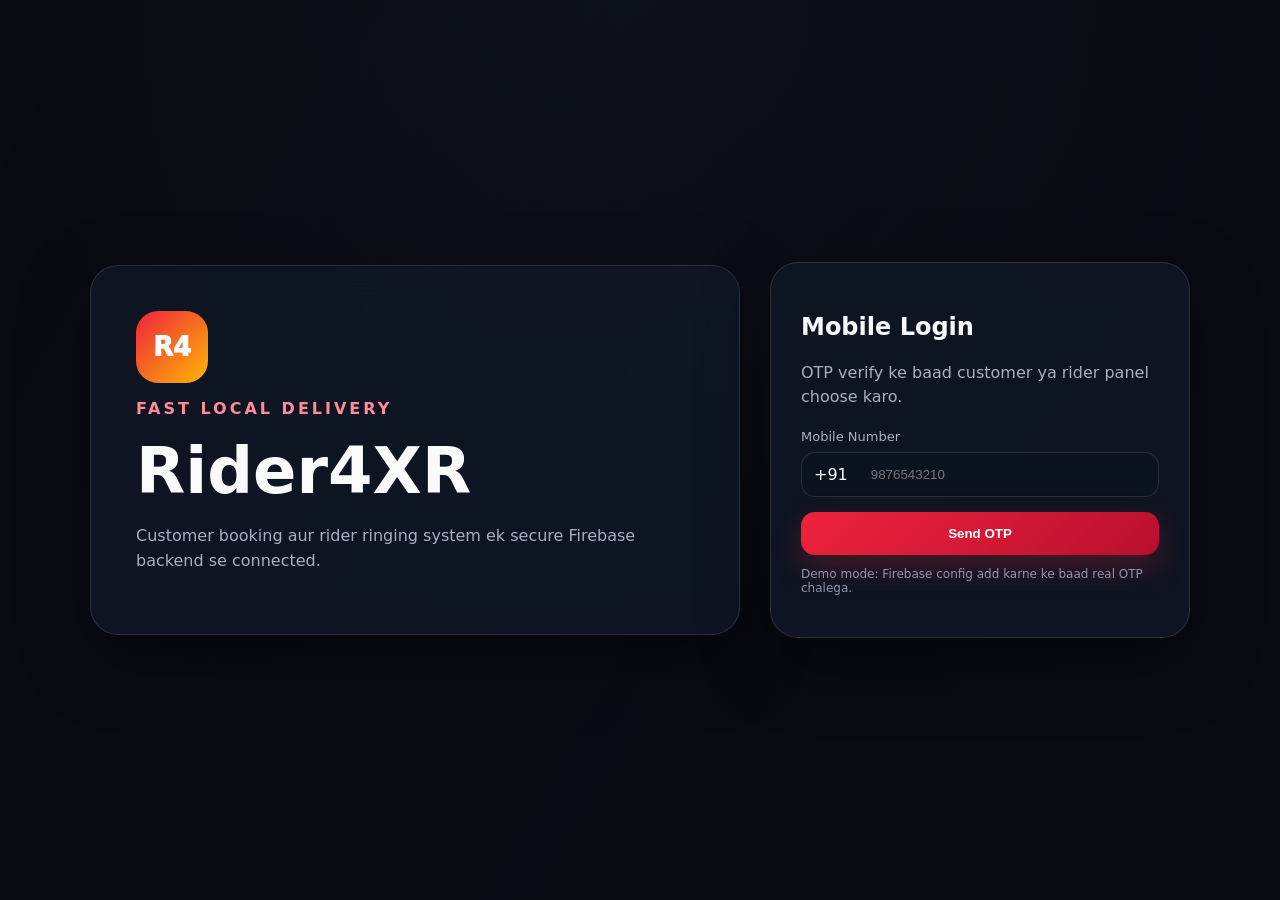
==== index.html @ 6894d143 "Add files via upload" ====
<!doctype html>
<html lang="en">
<head>
  <meta charset="utf-8" />
  <meta name="viewport" content="width=device-width, initial-scale=1" />
  <title>Rider4XR | Login</title>
  <link rel="manifest" href="manifest.json" />
  <link rel="stylesheet" href="style.css" />
</head>
<body class="login-page">
  <div class="bike-bg"></div>
  <main class="login-shell">
    <section class="brand-card glass">
      <div class="logo-mark">R4</div>
      <p class="eyebrow">Fast local delivery</p>
      <h1>Rider4XR</h1>
      <p class="muted">Customer booking aur rider ringing system ek secure Firebase backend se connected.</p>
    </section>

    <section class="login-card glass">
      <h2>Mobile Login</h2>
      <p class="muted">OTP verify ke baad customer ya rider panel choose karo.</p>
      <label>Mobile Number</label>
      <div class="phone-row">
        <span>+91</span>
        <input id="phoneNumber" type="tel" maxlength="10" placeholder="9876543210" />
      </div>
      <div id="recaptcha-container"></div>
      <button id="sendOtpBtn" class="primary">Send OTP</button>

      <div id="otpBox" class="hidden">
        <label>OTP</label>
        <input id="otpCode" type="text" maxlength="6" placeholder="6 digit OTP" />
        <button id="verifyOtpBtn" class="primary">Verify & Continue</button>
      </div>

      <div id="roleBox" class="role-box hidden">
        <h3>Choose Panel</h3>
        <a class="role-btn" href="customer.html">Book Delivery</a>
        <a class="role-btn outline" href="rider.html">Rider Panel</a>
        <a class="role-btn admin" href="admin.html">Admin Panel</a>
      </div>
      <p class="tiny">Demo mode: Firebase config add karne ke baad real OTP chalega.</p>
    </section>
  </main>
  <script type="module" src="firebase-config.js"></script>
  <script type="module" src="login.js"></script>
</body>
</html>
---- style.css ----
:root{--bg:#090b12;--card:#111827;--soft:#1f2937;--text:#f8fafc;--muted:#a7b0c0;--red:#ef233c;--red2:#b80f2f;--green:#22c55e;--line:rgba(255,255,255,.12)}*{box-sizing:border-box}body{margin:0;font-family:Inter,system-ui,Arial;background:radial-gradient(circle at top,#20263a,#090b12 55%);color:var(--text)}a{color:inherit;text-decoration:none}input{width:100%;padding:14px 15px;border-radius:14px;border:1px solid var(--line);background:#0b1220;color:var(--text);outline:none;margin:7px 0 15px}label{font-size:13px;color:var(--muted)}button,.role-btn{border:0;border-radius:14px;padding:14px 18px;font-weight:800;cursor:pointer}.primary{width:100%;background:linear-gradient(135deg,var(--red),var(--red2));color:white;box-shadow:0 12px 30px rgba(239,35,60,.25)}.ghost,.outline{background:transparent;color:white;border:1px solid var(--line)}.hidden{display:none!important}.muted{color:var(--muted);line-height:1.55}.tiny{font-size:12px;color:#8d96a7}.login-page{min-height:100vh;overflow:hidden}.bike-bg{position:fixed;inset:0;background:linear-gradient(120deg,rgba(9,11,18,.72),rgba(9,11,18,.9)),url('https://images.unsplash.com/photo-1558981403-c5f9899a28bc?auto=format&fit=crop&w=1600&q=80') center/cover;filter:saturate(1.1)}.login-shell{position:relative;min-height:100vh;display:grid;grid-template-columns:1fr 420px;gap:30px;align-items:center;padding:40px;max-width:1180px;margin:auto}.glass,.panel,.map-panel{background:rgba(17,24,39,.82);border:1px solid var(--line);box-shadow:0 24px 70px rgba(0,0,0,.35);backdrop-filter:blur(18px);border-radius:28px}.brand-card{padding:45px}.brand-card h1{font-size:64px;margin:6px 0}.eyebrow{text-transform:uppercase;letter-spacing:3px;color:#ff8a99;font-weight:800}.login-card{padding:30px}.logo-mark{width:72px;height:72px;border-radius:22px;display:grid;place-items:center;background:linear-gradient(135deg,var(--red),#ffb703);font-weight:1000;font-size:26px}.logo-mark.small{width:42px;height:42px;border-radius:12px;font-size:15px}.phone-row{display:flex;gap:8px;align-items:center;border:1px solid var(--line);border-radius:14px;background:#0b1220;margin:7px 0 15px;padding-left:12px}.phone-row input{border:0;margin:0;background:transparent}.role-box{display:grid;gap:12px;margin-top:22px}.role-btn{text-align:center;background:#fff;color:#111827}.role-btn.admin{background:#263043;color:white}.topbar{height:68px;display:flex;gap:14px;align-items:center;padding:0 22px;border-bottom:1px solid var(--line);background:rgba(9,11,18,.85);position:sticky;top:0;z-index:2}.topbar strong{margin-right:auto}.app-grid{display:grid;grid-template-columns:420px 1fr;gap:22px;padding:22px}.panel{padding:24px}.map-panel{min-height:calc(100vh - 112px);position:relative;overflow:hidden}#map{height:100%;min-height:520px;background:linear-gradient(135deg,#14213d,#0b1220);display:grid;place-items:center}#map:before{content:'Google Map Area';color:#8290a8;font-weight:800}.fare-card,.stats{display:grid;grid-template-columns:repeat(3,1fr);gap:10px;margin:16px 0}.fare-card div,.earn-card,.stats div{background:#0b1220;border:1px solid var(--line);border-radius:16px;padding:15px}.fare-card span,.earn-card span,.stats span{display:block;color:var(--muted);font-size:12px}.fare-card strong,.stats strong{font-size:20px}.pay{margin-top:10px}.tracking-card{position:absolute;left:18px;right:18px;bottom:18px;background:rgba(9,11,18,.88);border:1px solid var(--line);border-radius:18px;padding:16px}.tracking-card span{display:block;color:var(--muted);margin-top:5px}.switch-row{display:flex;align-items:center;justify-content:space-between;gap:15px}.switch-row .primary{width:auto}.ring{padding:18px;border-radius:18px;background:rgba(239,35,60,.18);border:1px solid rgba(239,35,60,.55);animation:pulse 1s infinite;font-weight:900}@keyframes pulse{50%{transform:scale(1.02)}}.order{background:#0b1220;border:1px solid var(--line);border-radius:16px;padding:14px;margin:10px 0}.order-actions{display:flex;gap:10px;margin-top:10px}.order-actions button{flex:1}.accept{background:var(--green);color:#07130b}.reject{background:#293244;color:white}.admin-wrap{padding:22px}.stats{grid-template-columns:repeat(4,1fr)}@media(max-width:850px){.login-shell,.app-grid{grid-template-columns:1fr;padding:16px}.brand-card h1{font-size:42px}.brand-card{display:none}.map-panel{min-height:420px}.stats,.fare-card{grid-template-columns:1fr 1fr}}
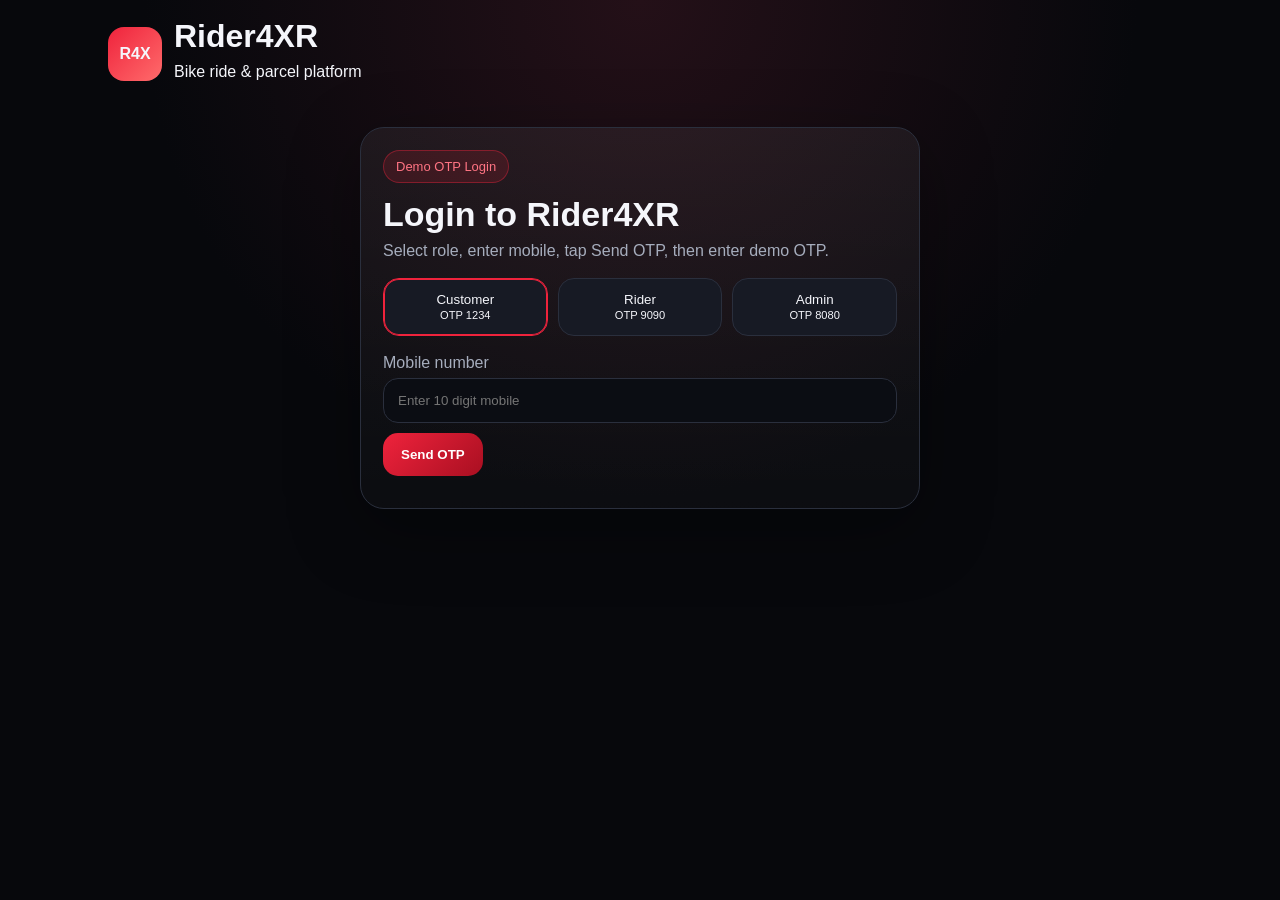
==== commit d85646ce: "Add files via upload" ====
--- a/index.html
+++ b/index.html
@@ -1,49 +1,81 @@
 <!doctype html>
 <html lang="en">
 <head>
-  <meta charset="utf-8" />
-  <meta name="viewport" content="width=device-width, initial-scale=1" />
-  <title>Rider4XR | Login</title>
-  <link rel="manifest" href="manifest.json" />
-  <link rel="stylesheet" href="style.css" />
+  <meta charset="UTF-8">
+  <meta name="viewport" content="width=device-width, initial-scale=1.0">
+  <title>Rider4XR OTP Login Demo</title>
+  <link rel="manifest" href="manifest.json">
+  <link rel="stylesheet" href="style.css">
 </head>
-<body class="login-page">
-  <div class="bike-bg"></div>
-  <main class="login-shell">
-    <section class="brand-card glass">
-      <div class="logo-mark">R4</div>
-      <p class="eyebrow">Fast local delivery</p>
-      <h1>Rider4XR</h1>
-      <p class="muted">Customer booking aur rider ringing system ek secure Firebase backend se connected.</p>
-    </section>
+<body>
+  <div class="app">
+    <header class="top">
+      <div class="brand"><div class="logo">R4X</div><div><h1>Rider4XR</h1><p>Bike ride & parcel platform</p></div></div>
+      <button id="logoutBtn" class="ghost hidden">Logout</button>
+    </header>
 
-    <section class="login-card glass">
-      <h2>Mobile Login</h2>
-      <p class="muted">OTP verify ke baad customer ya rider panel choose karo.</p>
-      <label>Mobile Number</label>
-      <div class="phone-row">
-        <span>+91</span>
-        <input id="phoneNumber" type="tel" maxlength="10" placeholder="9876543210" />
-      </div>
-      <div id="recaptcha-container"></div>
-      <button id="sendOtpBtn" class="primary">Send OTP</button>
+    <main id="loginScreen" class="screen active">
+      <section class="hero">
+        <span class="badge">Demo OTP Login</span>
+        <h2>Login to Rider4XR</h2>
+        <p class="muted">Select role, enter mobile, tap Send OTP, then enter demo OTP.</p>
+        <div class="roles">
+          <button class="role active" data-role="customer">Customer<br><small>OTP 1234</small></button>
+          <button class="role" data-role="rider">Rider<br><small>OTP 9090</small></button>
+          <button class="role" data-role="admin">Admin<br><small>OTP 8080</small></button>
+        </div>
+        <label>Mobile number</label>
+        <input id="mobileInput" type="tel" maxlength="10" placeholder="Enter 10 digit mobile">
+        <button id="sendOtpBtn" class="primary">Send OTP</button>
+        <div id="otpBox" class="otp-box hidden">
+          <p id="otpHint"></p>
+          <label>Enter OTP</label>
+          <input id="otpInput" type="tel" maxlength="4" placeholder="Enter OTP">
+          <button id="verifyOtpBtn" class="primary">Verify & Login</button>
+        </div>
+        <p id="loginMsg" class="msg"></p>
+      </section>
+    </main>
 
-      <div id="otpBox" class="hidden">
-        <label>OTP</label>
-        <input id="otpCode" type="text" maxlength="6" placeholder="6 digit OTP" />
-        <button id="verifyOtpBtn" class="primary">Verify & Continue</button>
-      </div>
+    <main id="customerPanel" class="screen">
+      <section class="head"><div><span class="badge">Customer Panel</span><h2 id="customerTitle">Welcome</h2><p class="muted">Book ride, share ride, SOS, call and chat.</p></div><div class="id" id="customerId"></div></section>
+      <section class="card">
+        <h3>Book Bike Ride</h3>
+        <div class="grid"><input id="pickupInput" value="Current Location" placeholder="Pickup"><input id="dropInput" value="Mall Road Shimla" placeholder="Drop"></div>
+        <div class="grid"><input id="kmInput" type="number" min="1" value="5" placeholder="KM"><button id="fareBtn" class="primary">Calculate Fare</button></div>
+        <div id="fareResult" class="fare"></div>
+        <button id="bookRideBtn" class="primary">Confirm Booking</button>
+      </section>
+      <section id="rideLiveBox" class="card hidden">
+        <h3>Live Ride</h3>
+        <p><b>Order ID:</b> <span id="liveOrderId"></span></p>
+        <p><b>Rider:</b> Pankaj S. | <b>ID:</b> R4X-R-B7812</p>
+        <p><b>Rider Mobile:</b> 9876547812</p>
+        <p><b>Bike No:</b> HP-XX-1234</p>
+        <div class="pills"><span>Pickup OTP: <b id="pickupOtp"></b></span><span>Drop OTP: <b id="dropOtp"></b></span></div>
+        <div class="actions"><a class="small" href="tel:9876547812">Call Rider</a><button id="shareRideBtn" class="small">Share Ride</button><button id="sosBtn" class="small danger">SOS</button></div>
+      </section>
+      <section class="card">
+        <h3>Chat</h3>
+        <div class="quick"><button>I am coming in 5 min</button><button>Please wait</button><button>Share landmark</button><button>Call me</button></div>
+        <div id="chatLog" class="chat"></div>
+        <div class="chatbox"><input id="chatInput" placeholder="Type your message..."><button id="sendChatBtn" class="primary">Send</button></div>
+      </section>
+    </main>
 
-      <div id="roleBox" class="role-box hidden">
-        <h3>Choose Panel</h3>
-        <a class="role-btn" href="customer.html">Book Delivery</a>
-        <a class="role-btn outline" href="rider.html">Rider Panel</a>
-        <a class="role-btn admin" href="admin.html">Admin Panel</a>
-      </div>
-      <p class="tiny">Demo mode: Firebase config add karne ke baad real OTP chalega.</p>
-    </section>
-  </main>
-  <script type="module" src="firebase-config.js"></script>
-  <script type="module" src="login.js"></script>
+    <main id="riderPanel" class="screen">
+      <section class="head"><div><span class="badge">Rider Panel</span><h2>R4X-R-B7812</h2><p class="muted">Accept order, call/message customer, OTP start/end ride.</p></div><div class="id">Online</div></section>
+      <section class="card"><h3>Nearby Order</h3><p><b>Order:</b> R4X-O-0001</p><p><b>Customer:</b> R4X-C-A2585 | 9929562585</p><p><b>Pickup:</b> Current Location</p><p><b>Drop:</b> Mall Road Shimla</p><p><b>Fare:</b> ₹72 | <b>Rider:</b> ₹50</p><div class="actions"><button class="primary">Accept Ride</button><a class="small" href="tel:9929562585">Call Customer</a><button class="small">Message</button></div></section>
+      <section class="card"><h3>OTP Ride Control</h3><input placeholder="Enter Pickup OTP"><button class="primary">Start Ride</button><input placeholder="Enter Drop OTP"><button class="primary">Complete Ride</button></section>
+    </main>
+
+    <main id="adminPanel" class="screen">
+      <section class="head"><div><span class="badge">Admin Panel</span><h2>Owner Dashboard</h2><p class="muted">Search orders, riders, cancellation, disputes and settlement.</p></div><div class="id">Admin 8080</div></section>
+      <section class="card"><h3>Search</h3><input id="adminSearch" placeholder="Search Order ID / Rider ID / Mobile / Issue"><div class="table"><div class="tr th"><span>Order</span><span>Rider</span><span>Status</span><span>Action</span></div><div class="tr"><span>R4X-O-0001</span><span>R4X-R-B7812</span><span>Active</span><span>View</span></div><div class="tr"><span>R4X-O-0002</span><span>R4X-R-A2585</span><span>Cancel Review</span><span>View</span></div></div></section>
+      <section class="card"><h3>Rider Details</h3><p><b>Rider ID:</b> R4X-R-B7812</p><p><b>Mobile:</b> 9876547812</p><p><b>Total rides:</b> 38 | <b>Completed:</b> 35 | <b>Cancelled:</b> 3</p><p><b>Rating:</b> 4.8 | <b>Settlement due:</b> ₹370</p></section>
+      <section class="card"><h3>Cancel & Dispute</h3><div class="quick"><button>Pending Review</button><button>Photo Required</button><button>7-Day Hold</button><button>Approved</button><button>Rejected</button></div><p><b>Late cancel:</b> customer free cancel, rider route + reason + photo proof review.</p></section>
+    </main>
+  </div>
+  <script src="app.js"></script>
 </body>
 </html>
--- a/style.css
+++ b/style.css
@@ -1 +1 @@
-:root{--bg:#090b12;--card:#111827;--soft:#1f2937;--text:#f8fafc;--muted:#a7b0c0;--red:#ef233c;--red2:#b80f2f;--green:#22c55e;--line:rgba(255,255,255,.12)}*{box-sizing:border-box}body{margin:0;font-family:Inter,system-ui,Arial;background:radial-gradient(circle at top,#20263a,#090b12 55%);color:var(--text)}a{color:inherit;text-decoration:none}input{width:100%;padding:14px 15px;border-radius:14px;border:1px solid var(--line);background:#0b1220;color:var(--text);outline:none;margin:7px 0 15px}label{font-size:13px;color:var(--muted)}button,.role-btn{border:0;border-radius:14px;padding:14px 18px;font-weight:800;cursor:pointer}.primary{width:100%;background:linear-gradient(135deg,var(--red),var(--red2));color:white;box-shadow:0 12px 30px rgba(239,35,60,.25)}.ghost,.outline{background:transparent;color:white;border:1px solid var(--line)}.hidden{display:none!important}.muted{color:var(--muted);line-height:1.55}.tiny{font-size:12px;color:#8d96a7}.login-page{min-height:100vh;overflow:hidden}.bike-bg{position:fixed;inset:0;background:linear-gradient(120deg,rgba(9,11,18,.72),rgba(9,11,18,.9)),url('https://images.unsplash.com/photo-1558981403-c5f9899a28bc?auto=format&fit=crop&w=1600&q=80') center/cover;filter:saturate(1.1)}.login-shell{position:relative;min-height:100vh;display:grid;grid-template-columns:1fr 420px;gap:30px;align-items:center;padding:40px;max-width:1180px;margin:auto}.glass,.panel,.map-panel{background:rgba(17,24,39,.82);border:1px solid var(--line);box-shadow:0 24px 70px rgba(0,0,0,.35);backdrop-filter:blur(18px);border-radius:28px}.brand-card{padding:45px}.brand-card h1{font-size:64px;margin:6px 0}.eyebrow{text-transform:uppercase;letter-spacing:3px;color:#ff8a99;font-weight:800}.login-card{padding:30px}.logo-mark{width:72px;height:72px;border-radius:22px;display:grid;place-items:center;background:linear-gradient(135deg,var(--red),#ffb703);font-weight:1000;font-size:26px}.logo-mark.small{width:42px;height:42px;border-radius:12px;font-size:15px}.phone-row{display:flex;gap:8px;align-items:center;border:1px solid var(--line);border-radius:14px;background:#0b1220;margin:7px 0 15px;padding-left:12px}.phone-row input{border:0;margin:0;background:transparent}.role-box{display:grid;gap:12px;margin-top:22px}.role-btn{text-align:center;background:#fff;color:#111827}.role-btn.admin{background:#263043;color:white}.topbar{height:68px;display:flex;gap:14px;align-items:center;padding:0 22px;border-bottom:1px solid var(--line);background:rgba(9,11,18,.85);position:sticky;top:0;z-index:2}.topbar strong{margin-right:auto}.app-grid{display:grid;grid-template-columns:420px 1fr;gap:22px;padding:22px}.panel{padding:24px}.map-panel{min-height:calc(100vh - 112px);position:relative;overflow:hidden}#map{height:100%;min-height:520px;background:linear-gradient(135deg,#14213d,#0b1220);display:grid;place-items:center}#map:before{content:'Google Map Area';color:#8290a8;font-weight:800}.fare-card,.stats{display:grid;grid-template-columns:repeat(3,1fr);gap:10px;margin:16px 0}.fare-card div,.earn-card,.stats div{background:#0b1220;border:1px solid var(--line);border-radius:16px;padding:15px}.fare-card span,.earn-card span,.stats span{display:block;color:var(--muted);font-size:12px}.fare-card strong,.stats strong{font-size:20px}.pay{margin-top:10px}.tracking-card{position:absolute;left:18px;right:18px;bottom:18px;background:rgba(9,11,18,.88);border:1px solid var(--line);border-radius:18px;padding:16px}.tracking-card span{display:block;color:var(--muted);margin-top:5px}.switch-row{display:flex;align-items:center;justify-content:space-between;gap:15px}.switch-row .primary{width:auto}.ring{padding:18px;border-radius:18px;background:rgba(239,35,60,.18);border:1px solid rgba(239,35,60,.55);animation:pulse 1s infinite;font-weight:900}@keyframes pulse{50%{transform:scale(1.02)}}.order{background:#0b1220;border:1px solid var(--line);border-radius:16px;padding:14px;margin:10px 0}.order-actions{display:flex;gap:10px;margin-top:10px}.order-actions button{flex:1}.accept{background:var(--green);color:#07130b}.reject{background:#293244;color:white}.admin-wrap{padding:22px}.stats{grid-template-columns:repeat(4,1fr)}@media(max-width:850px){.login-shell,.app-grid{grid-template-columns:1fr;padding:16px}.brand-card h1{font-size:42px}.brand-card{display:none}.map-panel{min-height:420px}.stats,.fare-card{grid-template-columns:1fr 1fr}}
+:root{--bg:#07080c;--card:#11131b;--text:#f5f6fb;--muted:#a6adbd;--red:#ef233c;--line:#2a2f3d;--green:#2dd36f}*{box-sizing:border-box}body{margin:0;font-family:Arial,sans-serif;background:radial-gradient(circle at top,#241018,#07080c 45%);color:var(--text)}.app{max-width:1100px;margin:auto;min-height:100vh;padding:18px}.top,.head{display:flex;justify-content:space-between;align-items:center;gap:14px;margin-bottom:18px}.brand{display:flex;align-items:center;gap:12px}.logo{width:54px;height:54px;border-radius:16px;background:linear-gradient(135deg,var(--red),#ff6b6b);display:grid;place-items:center;font-weight:900}h1,h2,h3,p{margin:0 0 8px}h2{font-size:34px}.muted{color:var(--muted)}.screen{display:none}.screen.active{display:block}.hero,.card{background:linear-gradient(180deg,rgba(255,255,255,.055),rgba(255,255,255,.02));border:1px solid var(--line);border-radius:24px;padding:22px;margin-bottom:18px;box-shadow:0 20px 70px rgba(0,0,0,.35)}.hero{max-width:560px;margin:38px auto}.badge{display:inline-flex;background:rgba(239,35,60,.14);color:#ff7483;border:1px solid rgba(239,35,60,.4);padding:8px 12px;border-radius:999px;font-size:13px;margin-bottom:12px}.roles{display:grid;grid-template-columns:repeat(3,1fr);gap:10px;margin:18px 0}.role,.ghost,.small,.quick button{border:1px solid var(--line);background:#171a24;color:var(--text);border-radius:16px;padding:13px;cursor:pointer;text-decoration:none;text-align:center}.role.active{border-color:var(--red);box-shadow:inset 0 0 0 1px var(--red)}label{display:block;margin:12px 0 6px;color:var(--muted)}input{width:100%;padding:14px;border-radius:15px;border:1px solid var(--line);background:#0b0d13;color:var(--text);outline:none;margin-bottom:10px}.primary{border:0;background:linear-gradient(135deg,var(--red),#a90f21);color:white;border-radius:15px;padding:14px 18px;font-weight:800;cursor:pointer}.hidden{display:none!important}.msg{margin-top:10px;color:#ff9ca7}.otp-box{margin-top:15px;border-top:1px solid var(--line);padding-top:15px}.grid{display:grid;grid-template-columns:1fr 1fr;gap:10px}.id{background:#171a24;border:1px solid var(--line);border-radius:18px;padding:14px;font-weight:800}.fare{background:#090b10;border:1px solid var(--line);border-radius:16px;padding:14px;margin:10px 0}.pills{display:flex;gap:10px;flex-wrap:wrap;margin:12px 0}.pills span{background:rgba(45,211,111,.1);border:1px solid rgba(45,211,111,.35);padding:10px 12px;border-radius:14px}.actions{display:flex;gap:10px;flex-wrap:wrap;margin-top:12px}.small{display:inline-flex;align-items:center;justify-content:center}.danger{background:#3b0c14;border-color:#8c1528}.quick{display:flex;gap:8px;flex-wrap:wrap;margin:10px 0}.chat{min-height:90px;background:#090b10;border:1px solid var(--line);border-radius:16px;padding:12px;margin:10px 0}.chat-msg{background:#171a24;display:inline-block;padding:10px 12px;border-radius:14px;margin:4px 0}.chatbox{display:grid;grid-template-columns:1fr auto;gap:8px}.table{border:1px solid var(--line);border-radius:16px;overflow:hidden}.tr{display:grid;grid-template-columns:1.2fr 1.2fr 1fr .7fr;border-bottom:1px solid var(--line)}.tr:last-child{border-bottom:0}.tr span{padding:12px}.th{background:#171a24;font-weight:800}@media(max-width:700px){.app{padding:12px}h2{font-size:27px}.grid,.roles,.chatbox{grid-template-columns:1fr}.top,.head{align-items:flex-start;flex-direction:column}.tr{grid-template-columns:1fr}}
